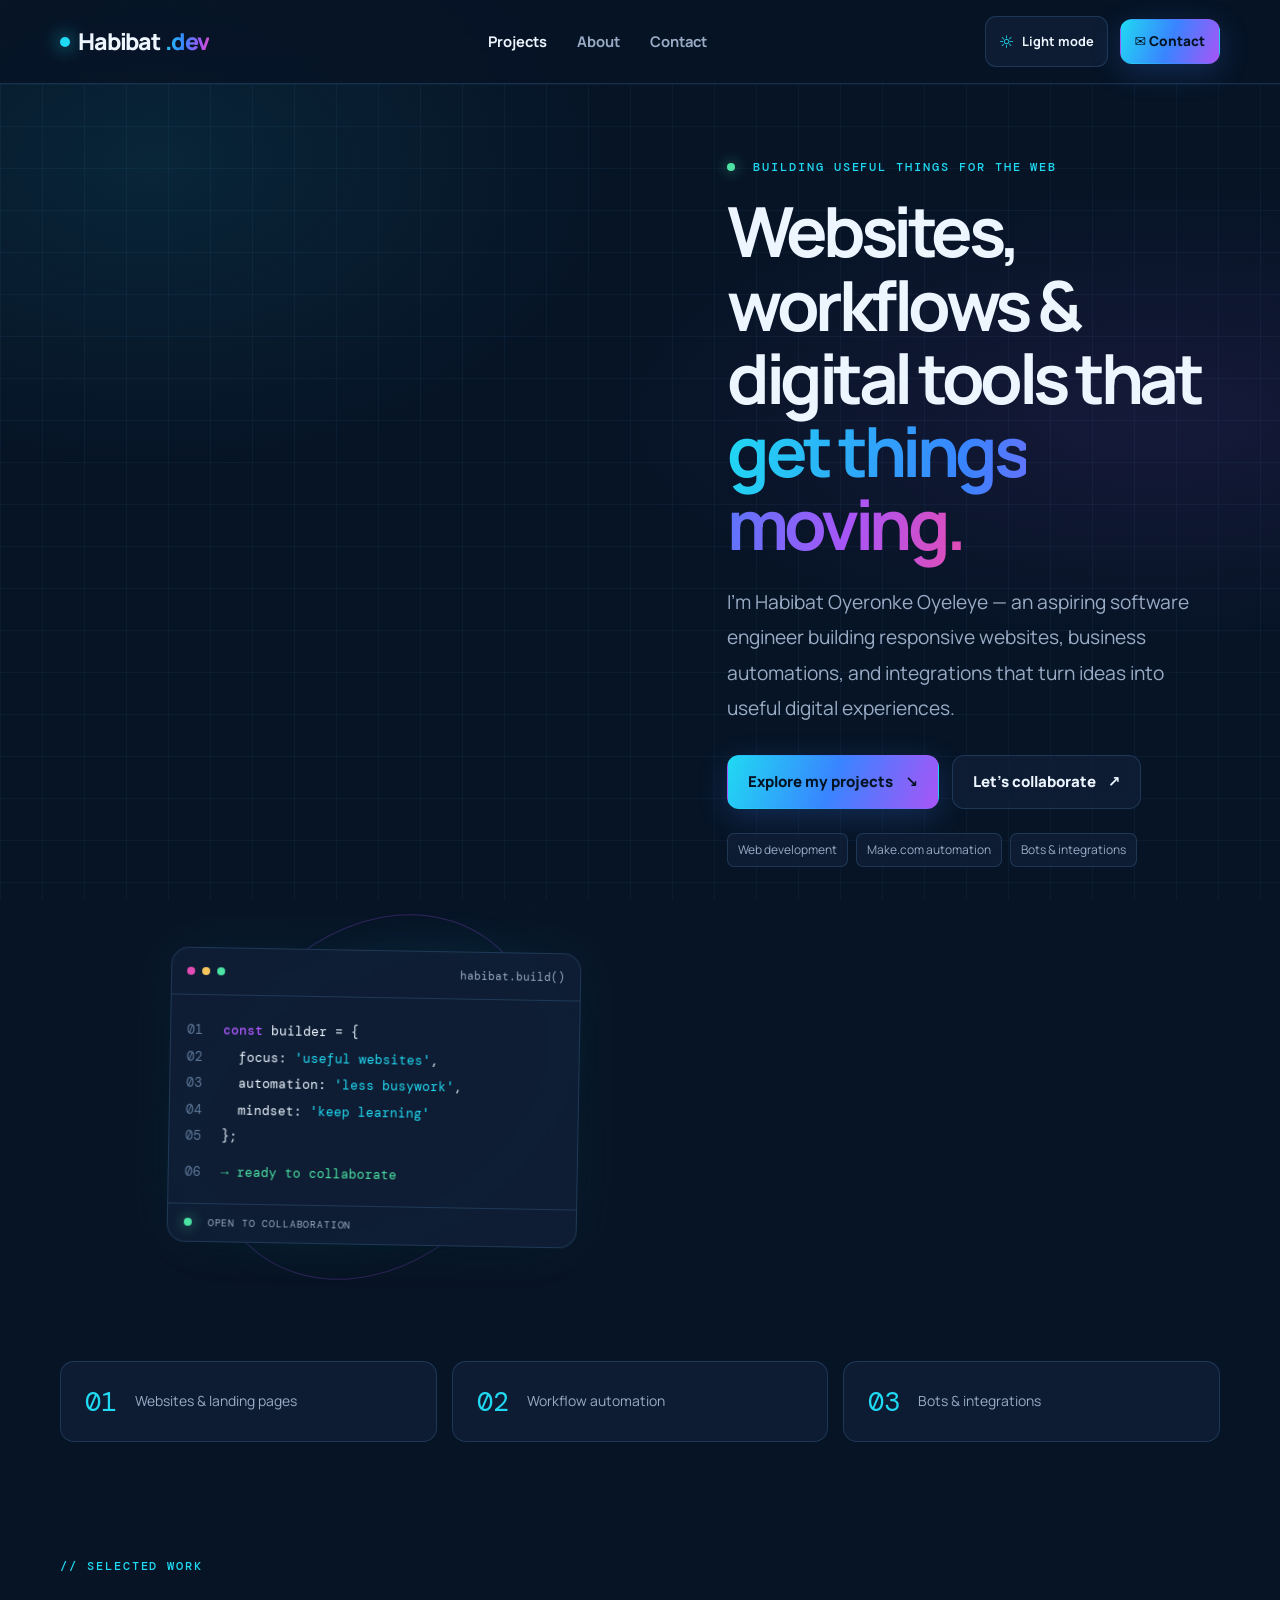
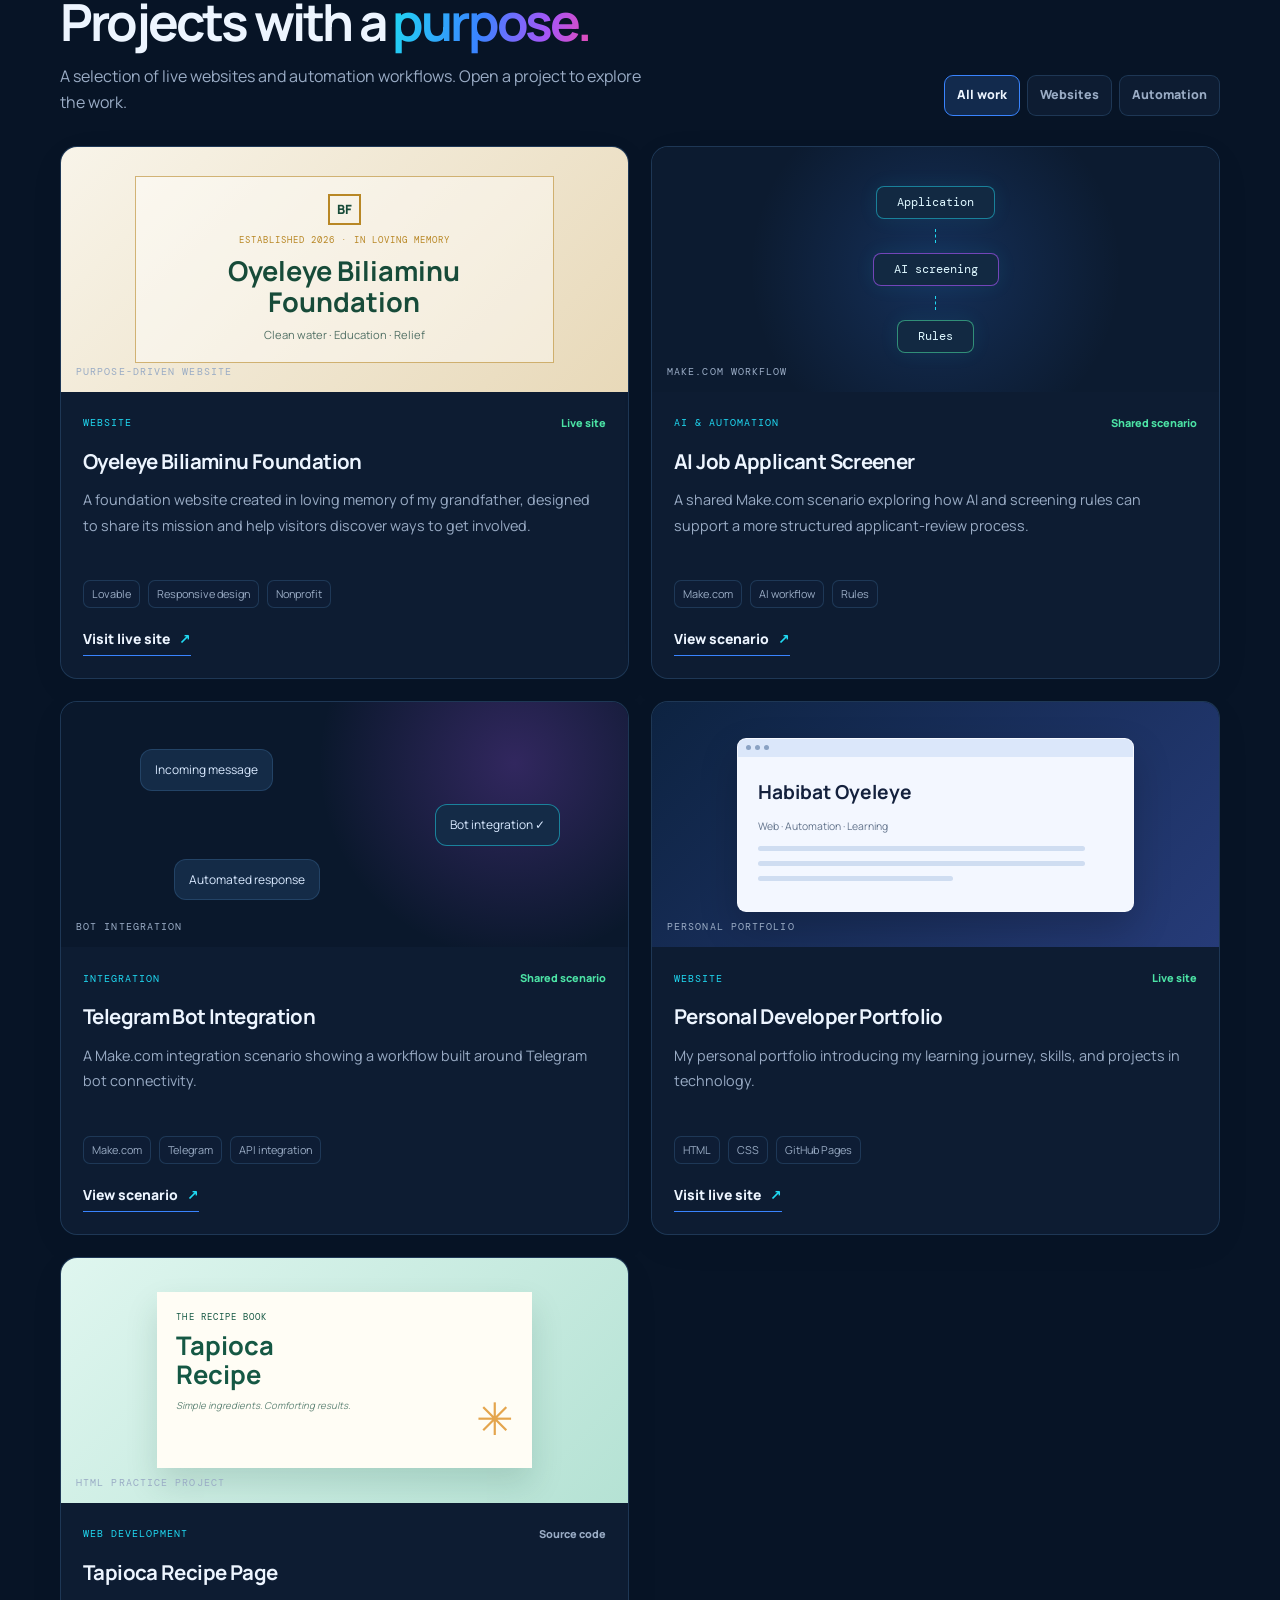
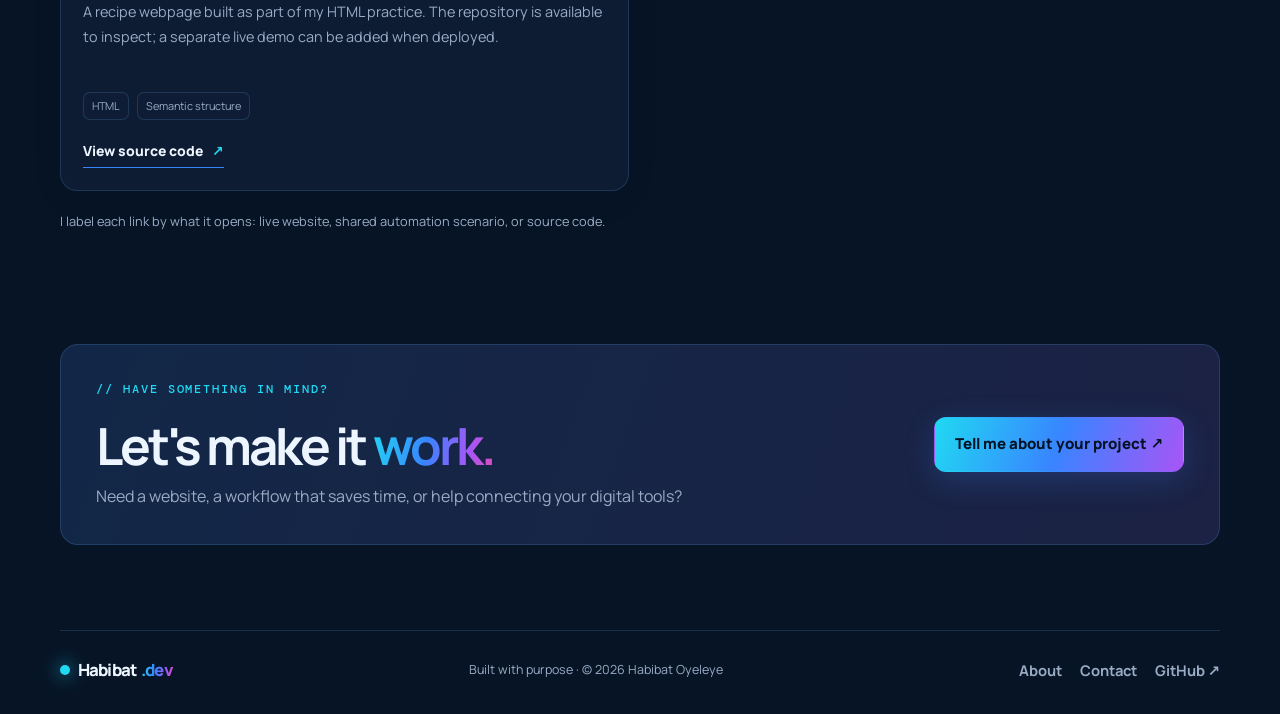
==== index.html @ 79869334 "Add files via upload Add blue project portfolio website" ====
<!doctype html>
<html lang="en" data-theme="dark">
<head>
  <meta charset="utf-8">
  <meta name="viewport" content="width=device-width, initial-scale=1">
  <meta name="description" content="Habibat Oyeronke Oyeleye builds websites, workflow automations, and practical digital integrations. Explore live projects and get in touch to collaborate.">
  <meta name="theme-color" content="#071426">
  <title>Habibat Oyeleye | Websites & Automation</title>
  <link rel="stylesheet" href="style.css">
  <script src="script.js" defer></script>
</head>
<body>
  <header class="site-header">
    <a class="brand" href="index.html" aria-label="Habibat Oyeleye home"><span class="brand-dot"></span>Habibat<span class="gradient-text">.dev</span></a>
    <nav class="main-nav" id="mainNav" aria-label="Main navigation">
      <a class="active" href="index.html">Projects</a>
      <a href="about.html">About</a>
      <a href="contact.html">Contact</a>
    </nav>
    <div class="header-actions">
      <button class="theme-toggle" type="button" data-theme-toggle aria-label="Switch color theme"><span class="theme-icon">☼</span><span class="theme-label">Light mode</span></button>
      <a class="button button-small button-primary header-contact" href="contact.html">✉ Contact</a>
      <button class="menu-toggle" type="button" aria-label="Toggle navigation" aria-expanded="false" aria-controls="mainNav">☰</button>
    </div>
  </header>

  <main>
    <section class="hero section-wrap">
      <div class="hero-grid" aria-hidden="true"></div>
      <div class="hero-copy">
        <p class="eyebrow"><span class="status-dot"></span> Building useful things for the web</p>
        <h1>Websites, workflows &amp; digital tools that <span class="gradient-text">get things moving.</span></h1>
        <p class="hero-lede">I'm Habibat Oyeronke Oyeleye — an aspiring software engineer building responsive websites, business automations, and integrations that turn ideas into useful digital experiences.</p>
        <div class="hero-actions">
          <a class="button button-primary" href="#projects">Explore my projects <span aria-hidden="true">↘</span></a>
          <a class="button button-outline" href="contact.html">Let's collaborate <span aria-hidden="true">↗</span></a>
        </div>
        <div class="hero-tags"><span>Web development</span><span>Make.com automation</span><span>Bots &amp; integrations</span></div>
      </div>
      <div class="hero-side" aria-label="Areas of work">
        <div class="orbit orbit-one"></div><div class="orbit orbit-two"></div>
        <div class="code-window">
          <div class="window-bar"><span></span><span></span><span></span><small>habibat.build()</small></div>
          <div class="code-lines">
            <p><i>01</i> <b>const</b> builder = {</p>
            <p><i>02</i> &nbsp; focus: <em>'useful websites'</em>,</p>
            <p><i>03</i> &nbsp; automation: <em>'less busywork'</em>,</p>
            <p><i>04</i> &nbsp; mindset: <em>'keep learning'</em></p>
            <p><i>05</i> };</p>
            <p class="code-success"><i>06</i> <span>→ ready to collaborate</span></p>
          </div>
          <div class="window-footer"><span class="status-dot"></span> OPEN TO COLLABORATION</div>
        </div>
      </div>
    </section>

    <section class="stats section-wrap" aria-label="What I build">
      <div class="stat-card"><strong>01</strong><span>Websites &amp; landing pages</span></div>
      <div class="stat-card"><strong>02</strong><span>Workflow automation</span></div>
      <div class="stat-card"><strong>03</strong><span>Bots &amp; integrations</span></div>
    </section>

    <section class="section-wrap projects-section" id="projects">
      <div class="section-heading">
        <div><p class="eyebrow">// Selected work</p><h2>Projects with a <span class="gradient-text">purpose.</span></h2><p class="section-intro">A selection of live websites and automation workflows. Open a project to explore the work.</p></div>
        <div class="filters" role="group" aria-label="Filter projects">
          <button class="filter active" type="button" data-filter="all">All work</button>
          <button class="filter" type="button" data-filter="web">Websites</button>
          <button class="filter" type="button" data-filter="automation">Automation</button>
        </div>
      </div>

      <div class="project-grid">
        <article class="project-card featured" data-category="web">
          <a class="project-visual foundation-visual" href="https://heart-for-grandpa.lovable.app" target="_blank" rel="noopener noreferrer" aria-label="Open Oyeleye Biliaminu Foundation website">
            <div class="foundation-preview"><div class="foundation-mark">BF</div><small>ESTABLISHED 2026 · IN LOVING MEMORY</small><b>Oyeleye Biliaminu<br>Foundation</b><span>Clean water · Education · Relief</span></div><span class="visual-label">PURPOSE-DRIVEN WEBSITE</span>
          </a>
          <div class="project-content"><div class="card-meta"><span class="tag">WEBSITE</span><span class="live-status">Live site</span></div><h3>Oyeleye Biliaminu Foundation</h3><p>A foundation website created in loving memory of my grandfather, designed to share its mission and help visitors discover ways to get involved.</p><div class="tech-list"><span>Lovable</span><span>Responsive design</span><span>Nonprofit</span></div><a class="project-link" href="https://heart-for-grandpa.lovable.app" target="_blank" rel="noopener noreferrer">Visit live site <span>↗</span></a></div>
        </article>

        <article class="project-card" data-category="automation">
          <div class="project-visual automation-visual"><div class="workflow-node node-a">Application</div><div class="workflow-line"></div><div class="workflow-node node-b">AI screening</div><div class="workflow-line"></div><div class="workflow-node node-c">Rules</div><span class="visual-label">MAKE.COM WORKFLOW</span></div>
          <div class="project-content"><div class="card-meta"><span class="tag">AI &amp; AUTOMATION</span><span class="live-status">Shared scenario</span></div><h3>AI Job Applicant Screener</h3><p>A shared Make.com scenario exploring how AI and screening rules can support a more structured applicant-review process.</p><div class="tech-list"><span>Make.com</span><span>AI workflow</span><span>Rules</span></div><a class="project-link" href="https://us2.make.com/public/shared-scenario/t2sUI0pkeGk/job-applicant-screener-rules-ai" target="_blank" rel="noopener noreferrer">View scenario <span>↗</span></a></div>
        </article>

        <article class="project-card" data-category="automation">
          <div class="project-visual telegram-visual"><div class="chat-bubble bubble-one">Incoming message</div><div class="chat-bubble bubble-two">Bot integration ✓</div><div class="chat-bubble bubble-three">Automated response</div><span class="visual-label">BOT INTEGRATION</span></div>
          <div class="project-content"><div class="card-meta"><span class="tag">INTEGRATION</span><span class="live-status">Shared scenario</span></div><h3>Telegram Bot Integration</h3><p>A Make.com integration scenario showing a workflow built around Telegram bot connectivity.</p><div class="tech-list"><span>Make.com</span><span>Telegram</span><span>API integration</span></div><a class="project-link" href="https://us2.make.com/public/shared-scenario/3IBQCVwAaaL/integration-telegram-bot" target="_blank" rel="noopener noreferrer">View scenario <span>↗</span></a></div>
        </article>

        <article class="project-card" data-category="web">
          <a class="project-visual portfolio-visual" href="https://oyinronke.github.io/Habibat-Portfolio/" target="_blank" rel="noopener noreferrer" aria-label="Open personal portfolio website">
            <div class="mini-browser"><div class="mini-browser-top"><span></span><span></span><span></span></div><div class="mini-browser-body"><b>Habibat Oyeleye</b><i>Web · Automation · Learning</i><span></span><span></span><span class="short-line"></span></div></div><span class="visual-label">PERSONAL PORTFOLIO</span>
          </a>
          <div class="project-content"><div class="card-meta"><span class="tag">WEBSITE</span><span class="live-status">Live site</span></div><h3>Personal Developer Portfolio</h3><p>My personal portfolio introducing my learning journey, skills, and projects in technology.</p><div class="tech-list"><span>HTML</span><span>CSS</span><span>GitHub Pages</span></div><a class="project-link" href="https://oyinronke.github.io/Habibat-Portfolio/" target="_blank" rel="noopener noreferrer">Visit live site <span>↗</span></a></div>
        </article>

        <article class="project-card" data-category="web">
          <a class="project-visual recipe-visual" href="https://github.com/Oyinronke/tapioca-recipe" target="_blank" rel="noopener noreferrer" aria-label="View tapioca recipe project source code">
            <div class="recipe-sheet"><span>THE RECIPE BOOK</span><b>Tapioca<br>Recipe</b><i>Simple ingredients. Comforting results.</i><div class="recipe-art">✳</div></div><span class="visual-label">HTML PRACTICE PROJECT</span>
          </a>
          <div class="project-content"><div class="card-meta"><span class="tag">WEB DEVELOPMENT</span><span class="live-status status-source">Source code</span></div><h3>Tapioca Recipe Page</h3><p>A recipe webpage built as part of my HTML practice. The repository is available to inspect; a separate live demo can be added when deployed.</p><div class="tech-list"><span>HTML</span><span>Semantic structure</span></div><a class="project-link" href="https://github.com/Oyinronke/tapioca-recipe" target="_blank" rel="noopener noreferrer">View source code <span>↗</span></a></div>
        </article>
      </div>
      <p class="portfolio-note">I label each link by what it opens: live website, shared automation scenario, or source code.</p>
    </section>

    <section class="cta-band section-wrap">
      <div><p class="eyebrow">// Have something in mind?</p><h2>Let's make it <span class="gradient-text">work.</span></h2><p>Need a website, a workflow that saves time, or help connecting your digital tools?</p></div>
      <a class="button button-primary" href="contact.html">Tell me about your project ↗</a>
    </section>
  </main>
  <footer class="site-footer section-wrap"><a class="brand" href="index.html"><span class="brand-dot"></span>Habibat<span class="gradient-text">.dev</span></a><span>Built with purpose · © <span data-year></span> Habibat Oyeleye</span><div><a href="about.html">About</a><a href="contact.html">Contact</a><a href="https://github.com/Oyinronke" target="_blank" rel="noopener noreferrer">GitHub ↗</a></div></footer>
</body>
</html>
---- style.css ----
@import url('https://fonts.googleapis.com/css2?family=DM+Mono:wght@400;500&family=Manrope:wght@400;500;600;700;800&display=swap');

:root {
  color-scheme: dark;
  --bg: #071426;
  --bg-soft: #0b1b31;
  --surface: rgba(15, 31, 54, .82);
  --surface-solid: #0f1f36;
  --surface-hover: #142944;
  --text: #edf5ff;
  --muted: #9aacc5;
  --line: rgba(94, 166, 222, .2);
  --blue: #3984ff;
  --cyan: #20d9f2;
  --violet: #a855f7;
  --pink: #e34cb4;
  --shadow: 0 18px 60px rgba(0, 0, 0, .22);
  --grid: rgba(69, 142, 204, .07);
}
html[data-theme="light"] {
  color-scheme: light;
  --bg: #f5f8ff;
  --bg-soft: #eaf1ff;
  --surface: rgba(255, 255, 255, .92);
  --surface-solid: #ffffff;
  --surface-hover: #edf4ff;
  --text: #10213b;
  --muted: #52647e;
  --line: rgba(48, 105, 190, .2);
  --blue: #2368f5;
  --cyan: #079bb8;
  --violet: #8150e8;
  --pink: #c83b9b;
  --shadow: 0 18px 60px rgba(25, 64, 120, .09);
  --grid: rgba(39, 105, 192, .07);
}
* { box-sizing: border-box; }
html { scroll-behavior: smooth; }
body { margin: 0; background: var(--bg); color: var(--text); font-family: Manrope, system-ui, sans-serif; line-height: 1.65; transition: background .25s, color .25s; }
body::before { content: ""; position: fixed; inset: 0; pointer-events: none; z-index: -1; background: radial-gradient(ellipse at 12% 18%, rgba(32,217,242,.09), transparent 30%), radial-gradient(ellipse at 90% 46%, rgba(168,85,247,.09), transparent 34%), linear-gradient(var(--grid) 1px, transparent 1px), linear-gradient(90deg, var(--grid) 1px, transparent 1px); background-size: auto, auto, 42px 42px, 42px 42px; }
a { color: inherit; }
button, input, textarea, select { font: inherit; }
button, a { -webkit-tap-highlight-color: transparent; }
.section-wrap { width: min(1160px, calc(100% - 48px)); margin-inline: auto; }
.site-header { min-height: 82px; padding: 16px max(24px, calc((100vw - 1160px) / 2)); display: flex; align-items: center; justify-content: space-between; gap: 26px; position: sticky; top: 0; z-index: 50; border-bottom: 1px solid var(--line); background: color-mix(in srgb, var(--bg) 88%, transparent); backdrop-filter: blur(18px); }
.brand { display: inline-flex; align-items: center; gap: 5px; text-decoration: none; font-weight: 800; font-size: 1.45rem; letter-spacing: -.05em; white-space: nowrap; }
.brand-dot { width: 10px; height: 10px; border-radius: 50%; background: var(--cyan); box-shadow: 0 0 18px var(--cyan); margin-right: 3px; }
.gradient-text { color: var(--blue); background: linear-gradient(100deg, var(--cyan), var(--blue) 45%, var(--violet) 78%, var(--pink)); -webkit-background-clip: text; background-clip: text; -webkit-text-fill-color: transparent; }
.main-nav { display: flex; align-items: center; gap: 30px; }
.main-nav a, .site-footer div a { text-decoration: none; color: var(--muted); font-size: .92rem; font-weight: 700; transition: color .2s; }
.main-nav a:hover, .main-nav a.active, .site-footer div a:hover { color: var(--text); }
.header-actions { display: flex; align-items: center; gap: 12px; }
.theme-toggle { display: inline-flex; align-items: center; gap: 7px; padding: 10px 13px; border: 1px solid var(--line); border-radius: 11px; color: var(--text); background: var(--surface); cursor: pointer; font-weight: 700; font-size: .8rem; white-space: nowrap; }
.theme-icon { color: var(--cyan); font-size: 1.1rem; }
.menu-toggle { display: none; background: transparent; border: 0; color: var(--text); font-size: 1.6rem; cursor: pointer; }
.button { display: inline-flex; align-items: center; justify-content: center; gap: 12px; border-radius: 12px; padding: 14px 20px; min-height: 50px; font-weight: 800; font-size: .94rem; text-decoration: none; border: 1px solid transparent; transition: transform .2s, box-shadow .2s, background .2s; cursor: pointer; }
.button:hover { transform: translateY(-2px); }
.button-primary { color: #041323; background: linear-gradient(110deg, var(--cyan), var(--blue) 50%, var(--violet)); box-shadow: 0 8px 30px rgba(57,132,255,.22); }
.button-outline { color: var(--text); background: var(--surface); border-color: var(--line); }
.button-small { min-height: 42px; padding: 10px 14px; font-size: .85rem; }
.hero { min-height: 600px; display: grid; grid-template-columns: 1.12fr .88fr; align-items: center; gap: 40px; padding-top: 74px; padding-bottom: 74px; position: relative; }
.hero-copy { position: relative; z-index: 2; }
.eyebrow { font: 500 .76rem/1.5 "DM Mono", monospace; text-transform: uppercase; letter-spacing: .16em; color: var(--cyan); margin: 0 0 18px; }
.status-dot { display: inline-block; width: 8px; height: 8px; border-radius: 50%; background: #4ce3a5; box-shadow: 0 0 14px rgba(76,227,165,.7); margin-right: 9px; }
h1, h2, h3, p { margin-top: 0; }
.hero h1, .page-hero h1, .contact-intro h1 { font-size: clamp(2.7rem, 5.4vw, 5.2rem); letter-spacing: -.065em; line-height: 1.06; margin: 0 0 24px; max-width: 760px; }
.hero-lede { max-width: 690px; color: var(--muted); font-size: clamp(1rem, 1.7vw, 1.2rem); line-height: 1.85; }
.hero-actions { display: flex; gap: 13px; flex-wrap: wrap; margin: 28px 0 24px; }
.hero-tags, .tech-list { display: flex; gap: 8px; flex-wrap: wrap; }
.hero-tags span, .tech-list span { border: 1px solid var(--line); background: var(--surface); color: var(--muted); padding: 6px 10px; border-radius: 7px; font-size: .75rem; }
.hero-side { min-height: 380px; display: grid; place-items: center; position: relative; }
.orbit { position: absolute; border: 1px solid var(--line); border-radius: 50%; transform: rotate(-28deg); }
.orbit-one { width: 390px; height: 250px; box-shadow: 0 0 55px rgba(32,217,242,.08); }
.orbit-two { width: 310px; height: 390px; transform: rotate(35deg); border-color: rgba(168,85,247,.25); }
.code-window { width: min(100%, 410px); position: relative; z-index: 1; border: 1px solid var(--line); border-radius: 18px; background: var(--surface); backdrop-filter: blur(14px); box-shadow: var(--shadow), 0 0 60px rgba(32,217,242,.07); overflow: hidden; transform: rotate(1deg); }
.window-bar { height: 47px; display: flex; align-items: center; gap: 7px; padding: 0 15px; border-bottom: 1px solid var(--line); }
.window-bar > span { width: 8px; height: 8px; background: var(--pink); border-radius: 50%; }.window-bar > span:nth-child(2) { background: #f6c45d; }.window-bar > span:nth-child(3) { background: #4ce3a5; }
.window-bar small { margin-left: auto; font: .68rem "DM Mono", monospace; color: var(--muted); }
.code-lines { padding: 22px 16px 18px; font: .83rem/2 "DM Mono", monospace; }
.code-lines p { margin: 0; white-space: nowrap; }.code-lines i { color: #5e789a; font-style: normal; margin-right: 12px; }.code-lines b { color: var(--violet); font-weight: 500; }.code-lines em { color: var(--cyan); font-style: normal; }.code-success { color: #4ce3a5; padding-top: 9px !important; }
.window-footer { padding: 12px 16px; border-top: 1px solid var(--line); color: var(--muted); font: .65rem "DM Mono", monospace; letter-spacing: .08em; }
.stats { display: grid; grid-template-columns: repeat(3, 1fr); gap: 15px; margin-bottom: 115px; }
.stat-card { padding: 22px 24px; border: 1px solid var(--line); border-radius: 14px; background: var(--surface); display: flex; align-items: center; gap: 18px; }
.stat-card strong { font: 1.7rem "DM Mono", monospace; color: var(--cyan); }.stat-card span { color: var(--muted); font-size: .87rem; }
.projects-section { padding-bottom: 100px; }
.section-heading { display: flex; justify-content: space-between; align-items: end; gap: 24px; margin-bottom: 30px; }
.section-heading h2, .cta-band h2 { font-size: clamp(2rem, 4vw, 3.5rem); line-height: 1.1; letter-spacing: -.055em; margin-bottom: 13px; }
.section-intro { color: var(--muted); margin-bottom: 0; max-width: 590px; }
.filters { display: flex; flex-wrap: wrap; gap: 7px; }
.filter { cursor: pointer; border: 1px solid var(--line); color: var(--muted); background: var(--surface); border-radius: 9px; padding: 9px 12px; font-size: .78rem; font-weight: 800; }.filter.active { color: var(--text); border-color: var(--blue); background: color-mix(in srgb, var(--blue) 13%, var(--surface)); }
.project-grid { display: grid; grid-template-columns: repeat(2, minmax(0, 1fr)); gap: 22px; }
.project-card { min-width: 0; border: 1px solid var(--line); border-radius: 17px; overflow: hidden; background: var(--surface); box-shadow: 0 10px 40px rgba(0,0,0,.04); transition: transform .22s, border-color .22s; }.project-card:hover { transform: translateY(-4px); border-color: color-mix(in srgb, var(--cyan) 48%, var(--line)); }.project-card[hidden] { display: none; }
.project-visual { min-height: 245px; position: relative; overflow: hidden; display: flex; align-items: center; justify-content: center; text-decoration: none; }
.visual-label { position: absolute; left: 15px; bottom: 14px; color: var(--muted); font: .62rem "DM Mono", monospace; letter-spacing: .11em; }
.foundation-visual { background: linear-gradient(135deg, #f8f4e9, #e8d9b9); color: #174b39; }.foundation-preview { width: 74%; min-height: 175px; padding: 17px; display: flex; align-items: center; justify-content: center; flex-direction: column; gap: 9px; text-align: center; border: 1px solid rgba(184,135,37,.6); background: rgba(255,255,255,.42); }.foundation-mark { border: 2px solid #b88725; padding: 3px 7px; font-weight: 800; font-size: .8rem; }.foundation-preview small { color: #b88725; font: .55rem "DM Mono", monospace; letter-spacing: .12em; }.foundation-preview b { font-size: clamp(1.1rem, 2.5vw, 1.7rem); line-height: 1.15; }.foundation-preview span { font-size: .7rem; color: #537166; }
.automation-visual { background: radial-gradient(circle at 50% 50%, rgba(57,132,255,.2), transparent 60%), #0c1b30; flex-direction: column; gap: 10px; }.workflow-node { border: 1px solid rgba(32,217,242,.5); background: #122942; color: #dff8ff; border-radius: 8px; padding: 8px 20px; font: .72rem "DM Mono", monospace; box-shadow: 0 0 20px rgba(32,217,242,.08); }.node-b { border-color: rgba(168,85,247,.65); }.node-c { border-color: rgba(76,227,165,.55); }.workflow-line { height: 14px; border-left: 1px dashed var(--cyan); }
.telegram-visual { background: radial-gradient(circle at 80% 25%, rgba(168,85,247,.25), transparent 40%), #0a182c; flex-direction: column; gap: 13px; }.chat-bubble { padding: 10px 14px; border-radius: 12px; background: #142b47; color: #d9e9ff; font-size: .75rem; border: 1px solid var(--line); }.bubble-one { align-self: flex-start; margin-left: 14%; }.bubble-two { align-self: flex-end; margin-right: 12%; border-color: rgba(32,217,242,.5); }.bubble-three { align-self: flex-start; margin-left: 20%; }
.portfolio-visual { background: linear-gradient(135deg, #0d2341, #263b78); }.mini-browser { width: 70%; height: 174px; border: 1px solid rgba(255,255,255,.22); border-radius: 9px; overflow: hidden; background: #f3f7ff; color: #14213d; box-shadow: 0 16px 38px rgba(0,0,0,.2); }.mini-browser-top { height: 18px; display: flex; align-items: center; gap: 4px; padding-left: 8px; background: #dbe7fa; }.mini-browser-top span { width: 5px; height: 5px; background: #8aa2c3; border-radius: 50%; }.mini-browser-body { padding: 20px; display: flex; flex-direction: column; align-items: flex-start; gap: 10px; }.mini-browser-body b { font-size: 1.2rem; }.mini-browser-body i { font-size: .65rem; color: #63748c; font-style: normal; }.mini-browser-body span { width: 92%; height: 5px; border-radius: 4px; background: #cfddf1; }.mini-browser-body .short-line { width: 55%; }
.recipe-visual { background: linear-gradient(135deg, #dff6ef, #b5e2d4); color: #155844; }.recipe-sheet { position: relative; background: #fffdf5; width: 66%; min-height: 176px; padding: 19px; box-shadow: 0 16px 30px rgba(12,66,46,.15); display: flex; flex-direction: column; }.recipe-sheet > span { font: .55rem "DM Mono", monospace; letter-spacing: .12em; }.recipe-sheet b { font-size: 1.6rem; line-height: 1.1; margin-top: 9px; }.recipe-sheet i { font-size: .6rem; margin-top: 9px; color: #638779; }.recipe-art { position: absolute; right: 18px; bottom: 13px; font-size: 2.8rem; color: #e4a54d; }
.project-content { padding: 22px; }.card-meta { display: flex; align-items: center; justify-content: space-between; gap: 8px; margin-bottom: 13px; }.tag { font: .62rem "DM Mono", monospace; color: var(--cyan); letter-spacing: .1em; }.live-status { color: #4ce3a5; font-size: .68rem; font-weight: 800; }.status-source { color: var(--muted); }.project-content h3 { font-size: 1.28rem; letter-spacing: -.03em; margin-bottom: 9px; }.project-content p { color: var(--muted); font-size: .9rem; line-height: 1.75; min-height: 76px; }.tech-list { margin: 17px 0; }.tech-list span { font-size: .68rem; padding: 4px 8px; }.project-link { display: inline-flex; gap: 9px; align-items: center; text-decoration: none; font-size: .87rem; font-weight: 800; color: var(--text); border-bottom: 1px solid var(--blue); padding-bottom: 4px; }.project-link span { color: var(--cyan); }.portfolio-note { color: var(--muted); font-size: .8rem; margin-top: 20px; }
.cta-band { display: flex; align-items: center; justify-content: space-between; gap: 30px; padding: 35px; margin-bottom: 85px; border: 1px solid var(--line); border-radius: 18px; background: linear-gradient(110deg, color-mix(in srgb, var(--blue) 10%, var(--surface)), color-mix(in srgb, var(--violet) 9%, var(--surface))); }.cta-band h2 { margin-bottom: 10px; }.cta-band p:not(.eyebrow) { color: var(--muted); margin-bottom: 0; max-width: 650px; }
.site-footer { display: flex; align-items: center; justify-content: space-between; flex-wrap: wrap; gap: 20px; padding-top: 25px; padding-bottom: 30px; border-top: 1px solid var(--line); color: var(--muted); font-size: .78rem; }.site-footer .brand { color: var(--text); font-size: 1.05rem; }.site-footer div { display: flex; gap: 18px; }
.page-hero { padding-top: 85px; padding-bottom: 50px; }.page-hero h1 { max-width: 950px; }.page-hero .hero-lede { max-width: 740px; }
.about-layout { display: grid; grid-template-columns: 1fr 1fr; gap: 22px; padding-bottom: 75px; }.panel, .service-card { background: var(--surface); border: 1px solid var(--line); border-radius: 17px; box-shadow: var(--shadow); }.about-main { padding: 32px; }.about-main h2 { font-size: 2rem; line-height: 1.2; letter-spacing: -.04em; }.about-main p:not(.eyebrow) { color: var(--muted); line-height: 1.85; }.about-main .button { margin-top: 12px; }.about-services { display: grid; gap: 13px; }.service-card { padding: 20px; box-shadow: none; }.service-icon { color: var(--cyan); font-size: 1.5rem; }.service-card h3 { margin: 8px 0 5px; }.service-card p { color: var(--muted); margin-bottom: 0; font-size: .9rem; }.values-row { display: grid; grid-template-columns: repeat(3, 1fr); gap: 22px; padding-bottom: 95px; }.values-row > div { border-top: 1px solid var(--line); padding-top: 18px; }.value-number { color: var(--cyan); font: .8rem "DM Mono", monospace; }.values-row h3 { margin: 8px 0; }.values-row p { color: var(--muted); font-size: .9rem; }
.contact-layout { display: grid; grid-template-columns: .9fr 1.1fr; gap: clamp(35px, 7vw, 90px); padding-top: 80px; padding-bottom: 100px; align-items: start; }.contact-intro h1 { font-size: clamp(2.8rem, 5vw, 4.4rem); }.contact-intro .hero-lede { margin-bottom: 30px; }.contact-direct { display: flex; align-items: center; gap: 14px; margin: 20px 0; }.contact-icon { width: 44px; height: 44px; display: grid; place-items: center; flex: 0 0 44px; border: 1px solid var(--line); border-radius: 12px; color: var(--cyan); background: var(--surface); font-weight: 800; }.contact-direct small { display: block; color: var(--muted); font-size: .74rem; }.contact-direct a { font-weight: 800; text-decoration: none; overflow-wrap: anywhere; }.contact-direct a:hover { color: var(--cyan); }.contact-note { color: var(--muted); font-size: .8rem; line-height: 1.7; margin-top: 26px; }.contact-form { padding: clamp(22px, 4vw, 35px); }.contact-form h2 { font-size: 1.5rem; letter-spacing: -.035em; margin-bottom: 6px; }.form-intro { color: var(--muted); font-size: .85rem; margin-bottom: 24px; }.contact-form label { display: block; margin: 16px 0 7px; font-size: .82rem; font-weight: 800; }.contact-form input, .contact-form textarea, .contact-form select { width: 100%; border: 1px solid var(--line); border-radius: 10px; background: var(--bg-soft); color: var(--text); padding: 13px 14px; outline: none; }.contact-form input:focus, .contact-form textarea:focus, .contact-form select:focus { border-color: var(--blue); box-shadow: 0 0 0 3px color-mix(in srgb, var(--blue) 16%, transparent); }.contact-form textarea { resize: vertical; }.contact-form input::placeholder, .contact-form textarea::placeholder { color: var(--muted); opacity: .8; }.submit-button { width: 100%; margin-top: 21px; }.form-footnote { color: var(--muted); font-size: .72rem; line-height: 1.6; margin: 14px 0 0; }
@media (max-width: 900px) { .site-header { gap: 15px; }.main-nav { gap: 18px; }.hero { grid-template-columns: 1fr; padding-top: 65px; }.hero-side { min-height: 340px; }.code-window { max-width: 430px; }.stats { margin-bottom: 85px; }.section-heading { align-items: flex-start; flex-direction: column; }.about-layout, .contact-layout { grid-template-columns: 1fr; }.contact-layout { gap: 35px; padding-top: 55px; }.contact-intro { max-width: 700px; } }
@media (max-width: 650px) { .section-wrap { width: min(100% - 32px, 1160px); }.site-header { min-height: 72px; padding: 12px 16px; flex-wrap: wrap; }.brand { font-size: 1.28rem; }.header-actions { margin-left: auto; gap: 8px; }.theme-toggle { padding: 9px 10px; }.theme-label { display: none; }.header-contact { display: none; }.menu-toggle { display: inline-block; }.main-nav { display: none; width: 100%; order: 4; padding: 10px 0 5px; justify-content: space-around; }.main-nav.nav-open { display: flex; }.hero { min-height: auto; padding-top: 56px; padding-bottom: 45px; gap: 18px; }.hero h1, .page-hero h1, .contact-intro h1 { font-size: clamp(2.55rem, 12vw, 4rem); }.hero-lede { font-size: 1rem; }.hero-actions { flex-direction: column; align-items: stretch; }.hero-actions .button { width: 100%; }.hero-side { min-height: 300px; }.orbit-one { width: 300px; height: 205px; }.orbit-two { width: 250px; height: 310px; }.code-window { width: 100%; }.code-lines { font-size: .7rem; padding: 18px 10px; }.code-lines i { margin-right: 7px; }.stats { grid-template-columns: 1fr; gap: 10px; margin-bottom: 70px; }.stat-card { padding: 16px 18px; }.projects-section { padding-bottom: 65px; }.section-heading h2, .cta-band h2 { font-size: 2.35rem; }.project-grid { grid-template-columns: 1fr; gap: 16px; }.project-visual { min-height: 220px; }.project-content p { min-height: 0; }.filters { width: 100%; }.filter { flex: 1; }.cta-band { align-items: flex-start; flex-direction: column; padding: 24px; margin-bottom: 55px; }.cta-band .button { width: 100%; }.site-footer { align-items: flex-start; flex-direction: column; gap: 13px; }.site-footer div { flex-wrap: wrap; }.page-hero { padding-top: 58px; padding-bottom: 30px; }.about-layout { padding-bottom: 55px; }.about-main { padding: 23px; }.values-row { grid-template-columns: 1fr; gap: 15px; padding-bottom: 65px; }.contact-layout { padding-top: 48px; padding-bottom: 65px; }.contact-form { padding: 20px; } }
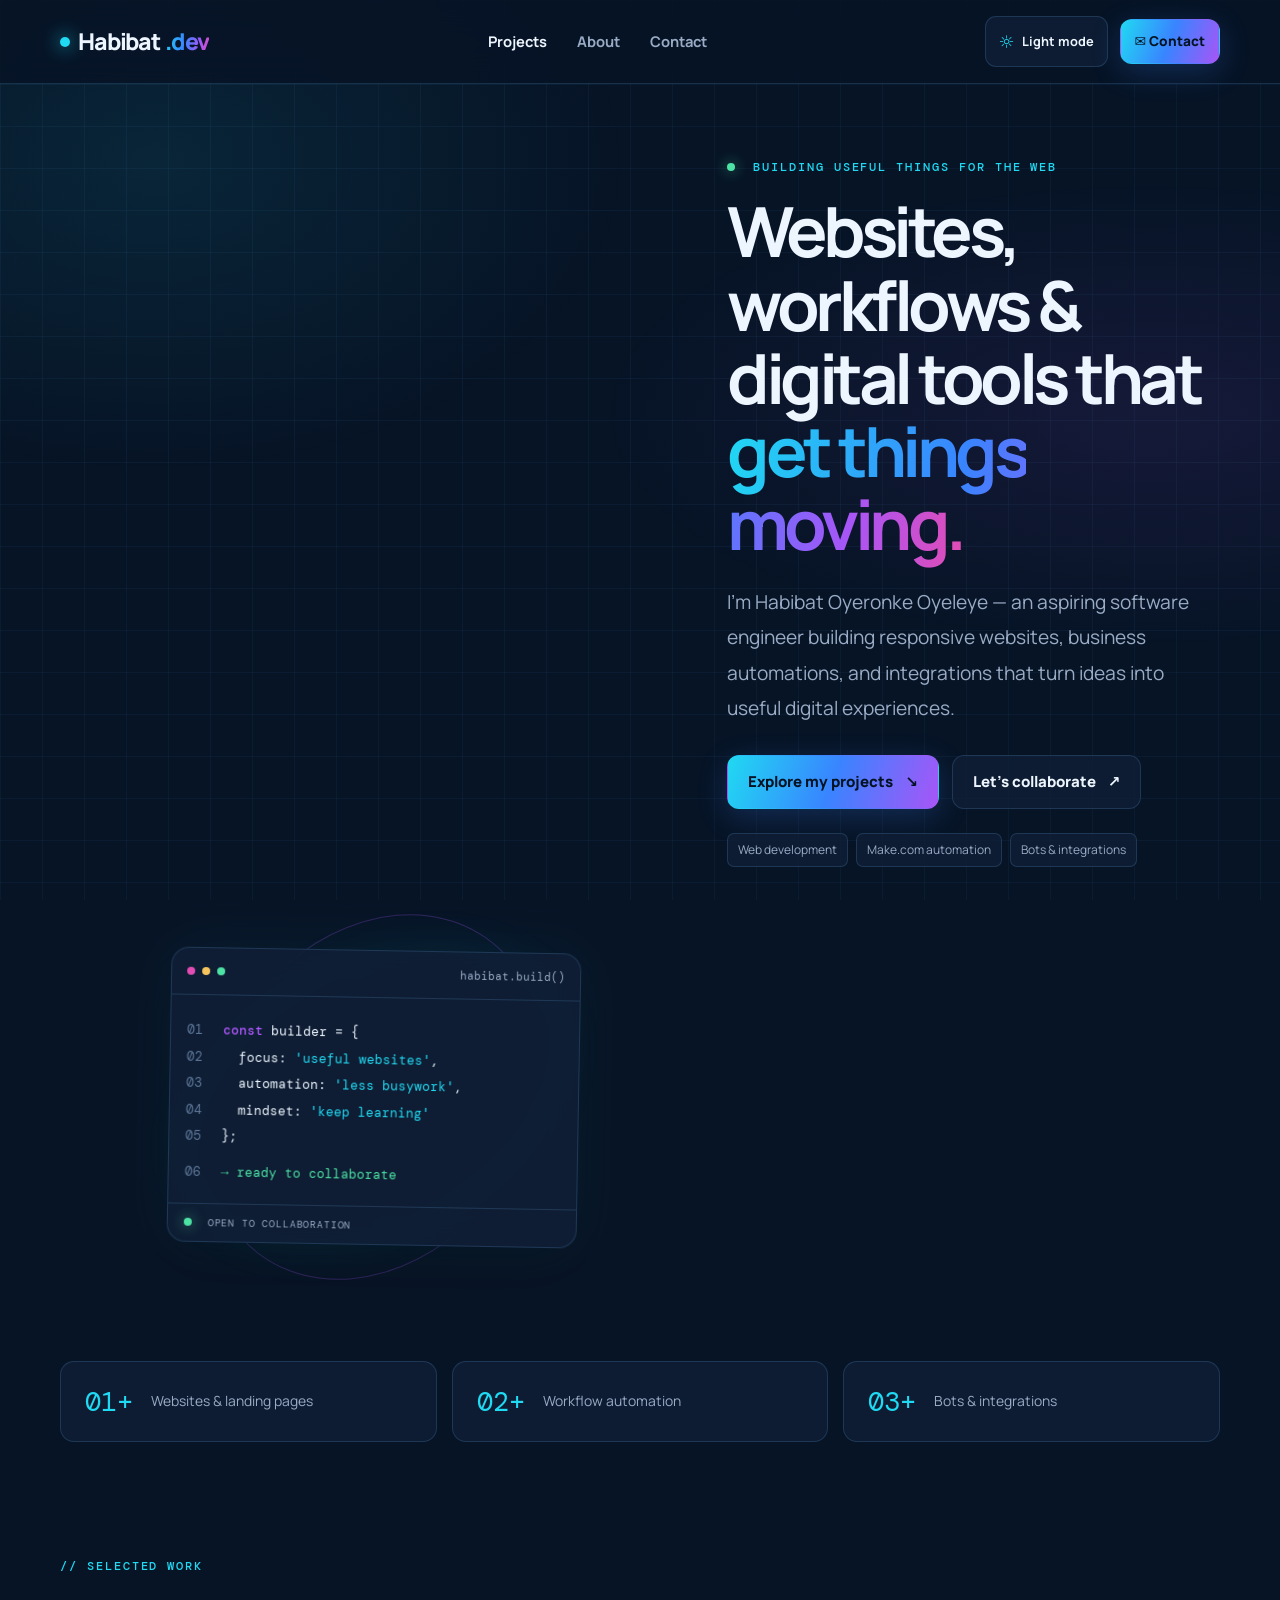
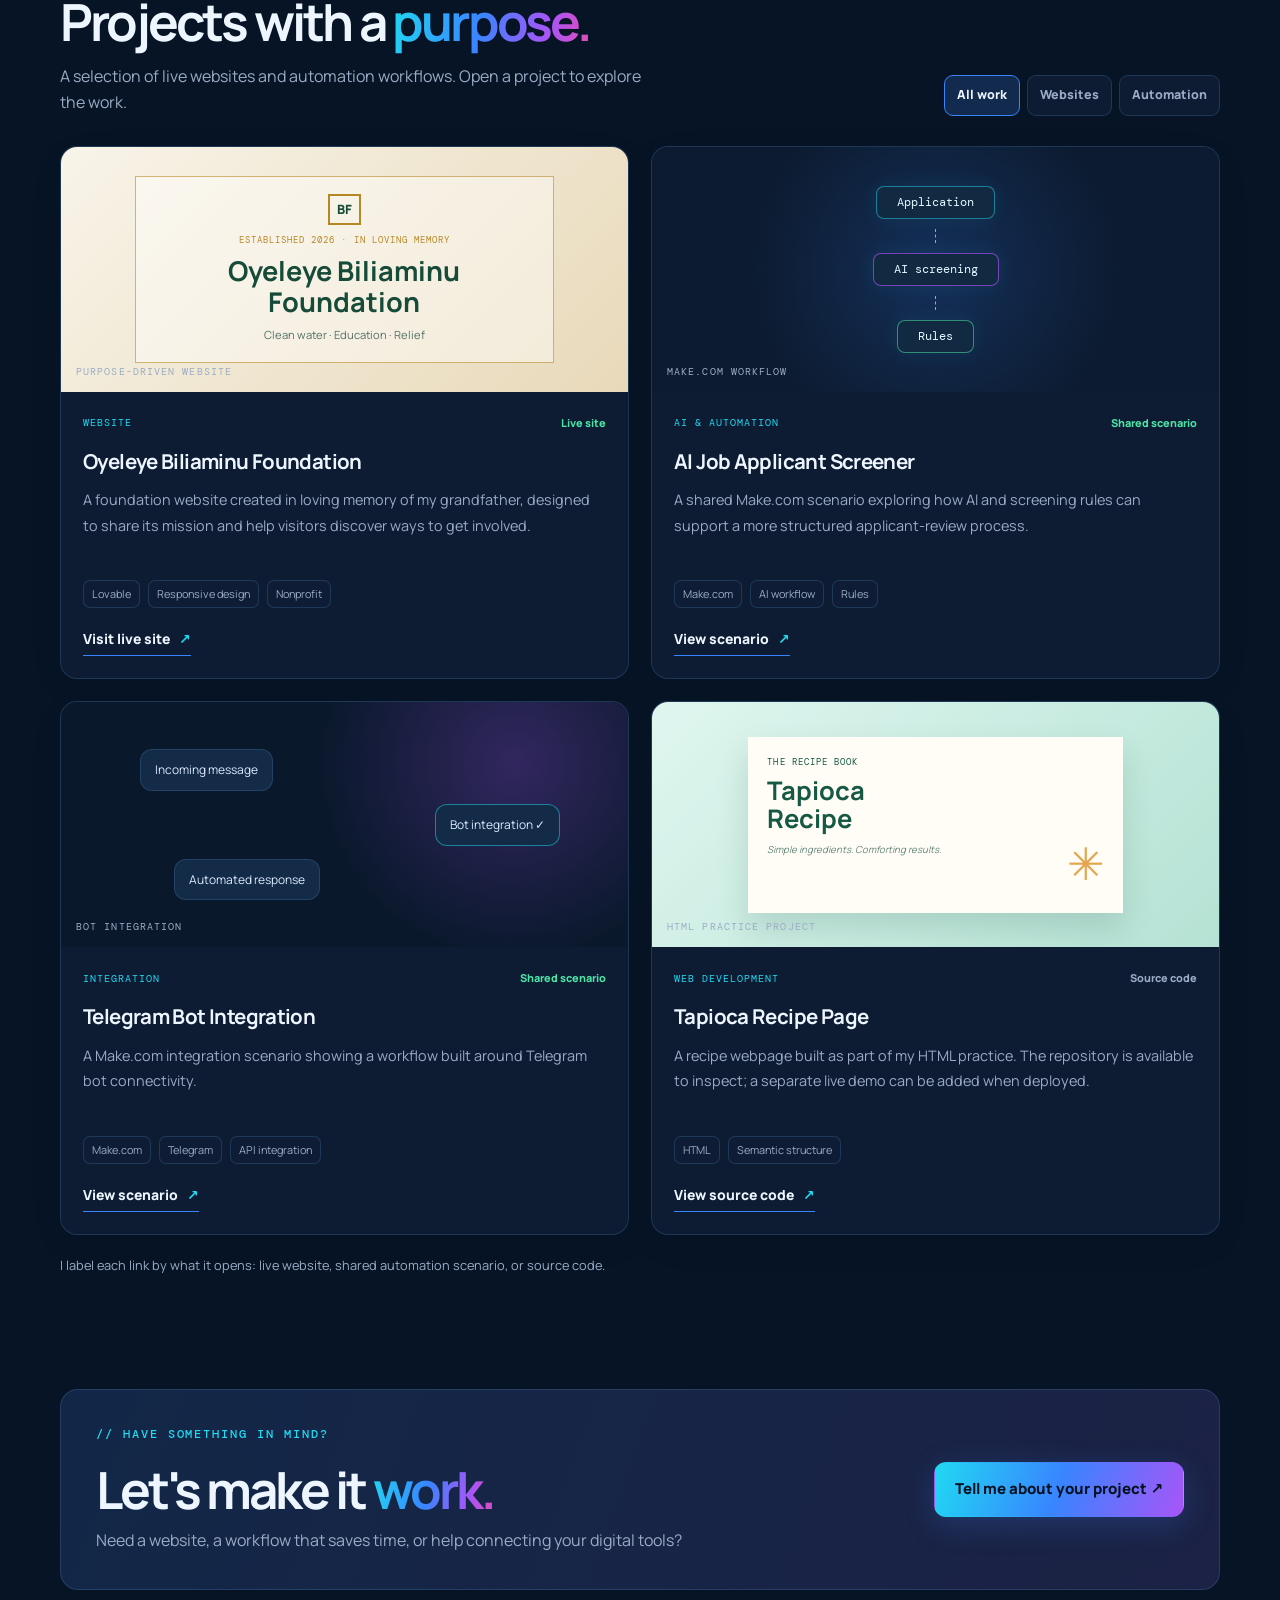
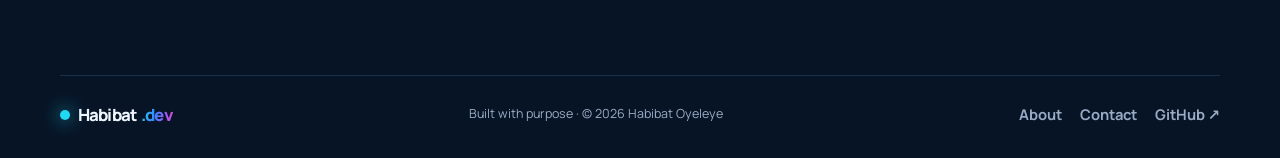
==== commit d28a7318: "Modify stats section and remove portfolio entry Updated stat-card numbers and removed a personal por" ====
--- a/index.html
+++ b/index.html
@@ -55,9 +55,9 @@
     </section>
 
     <section class="stats section-wrap" aria-label="What I build">
-      <div class="stat-card"><strong>01</strong><span>Websites &amp; landing pages</span></div>
-      <div class="stat-card"><strong>02</strong><span>Workflow automation</span></div>
-      <div class="stat-card"><strong>03</strong><span>Bots &amp; integrations</span></div>
+      <div class="stat-card"><strong>01+</strong><span>Websites &amp; landing pages</span></div>
+      <div class="stat-card"><strong>02+</strong><span>Workflow automation</span></div>
+      <div class="stat-card"><strong>03+</strong><span>Bots &amp; integrations</span></div>
     </section>
 
     <section class="section-wrap projects-section" id="projects">
@@ -89,13 +89,6 @@
         </article>
 
         <article class="project-card" data-category="web">
-          <a class="project-visual portfolio-visual" href="https://oyinronke.github.io/Habibat-Portfolio/" target="_blank" rel="noopener noreferrer" aria-label="Open personal portfolio website">
-            <div class="mini-browser"><div class="mini-browser-top"><span></span><span></span><span></span></div><div class="mini-browser-body"><b>Habibat Oyeleye</b><i>Web · Automation · Learning</i><span></span><span></span><span class="short-line"></span></div></div><span class="visual-label">PERSONAL PORTFOLIO</span>
-          </a>
-          <div class="project-content"><div class="card-meta"><span class="tag">WEBSITE</span><span class="live-status">Live site</span></div><h3>Personal Developer Portfolio</h3><p>My personal portfolio introducing my learning journey, skills, and projects in technology.</p><div class="tech-list"><span>HTML</span><span>CSS</span><span>GitHub Pages</span></div><a class="project-link" href="https://oyinronke.github.io/Habibat-Portfolio/" target="_blank" rel="noopener noreferrer">Visit live site <span>↗</span></a></div>
-        </article>
-
-        <article class="project-card" data-category="web">
           <a class="project-visual recipe-visual" href="https://github.com/Oyinronke/tapioca-recipe" target="_blank" rel="noopener noreferrer" aria-label="View tapioca recipe project source code">
             <div class="recipe-sheet"><span>THE RECIPE BOOK</span><b>Tapioca<br>Recipe</b><i>Simple ingredients. Comforting results.</i><div class="recipe-art">✳</div></div><span class="visual-label">HTML PRACTICE PROJECT</span>
           </a>
